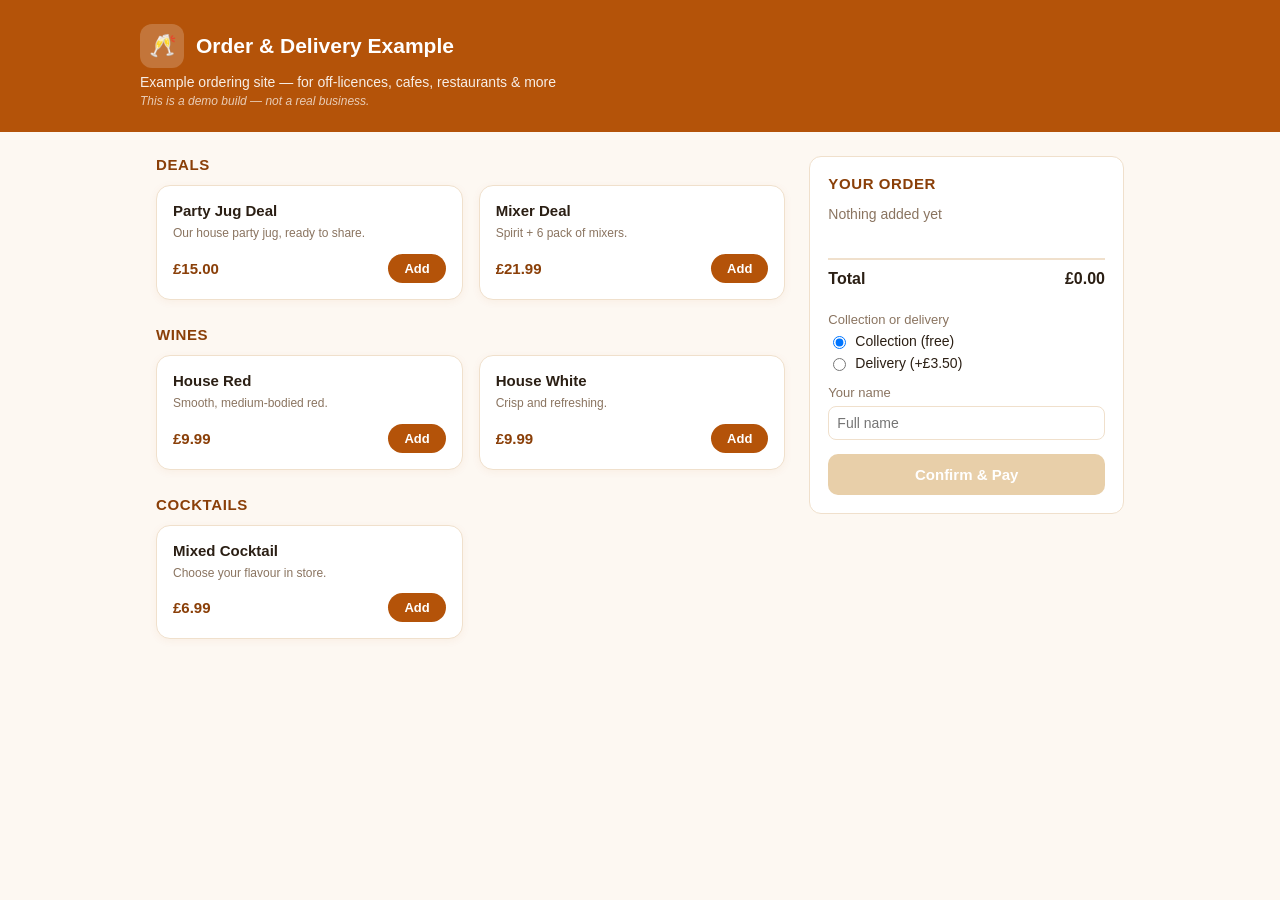
==== index.html @ f903aec9 "Add files via upload" ====
<!DOCTYPE html>
<html lang="en">
<head>
<meta charset="UTF-8">
<meta name="viewport" content="width=device-width, initial-scale=1.0">
<title>Order &amp; Delivery Example | Ordering Demo</title>
<link rel="stylesheet" href="styles.css">
</head>
<body>

  <header class="site-header">
    <div class="header-inner">
      <div class="brand">
        <div class="brand-mark">🥂</div>
        <span class="brand-name">Order &amp; Delivery Example</span>
      </div>
      <p class="tagline">Example ordering site — for off-licences, cafes, restaurants &amp; more</p>
      <p class="hours-line">This is a demo build — not a real business.</p>
    </div>
  </header>

  <main class="page">

    <section class="products-section">
      <h2>Deals</h2>
      <div id="list-deals" class="product-grid"></div>

      <h2 class="section-spacer">Wines</h2>
      <div id="list-wines" class="product-grid"></div>

      <h2 class="section-spacer">Cocktails</h2>
      <div id="list-cocktails" class="product-grid"></div>
    </section>

    <aside class="basket-panel">
      <h2>Your Order</h2>
      <div id="basket-items" class="basket-items">
        <p class="empty-basket">Nothing added yet</p>
      </div>

      <div class="basket-total-row">
        <span>Total</span>
        <span id="basket-total">£0.00</span>
      </div>

      <div class="fulfilment-picker">
        <label>Collection or delivery</label>
        <div class="radio-row">
          <label><input type="radio" name="fulfilment" value="collection" checked> Collection (free)</label>
          <label><input type="radio" name="fulfilment" value="delivery"> Delivery (+£3.50)</label>
        </div>
      </div>

      <div class="slot-picker">
        <label for="customer-name">Your name</label>
        <input type="text" id="customer-name" placeholder="Full name">
      </div>

      <button id="checkout-btn" class="checkout-btn" disabled>Confirm &amp; Pay</button>
    </aside>

  </main>

  <div id="confirmation-overlay" class="overlay hidden">
    <div class="confirmation-box">
      <h3>Order received!</h3>
      <p>This is an example only — no real order has been placed. This shows how a customer's confirmation would look on a live site, including automatic email confirmation and instant owner notification.</p>
      <button id="close-overlay" class="checkout-btn">Close</button>
    </div>
  </div>

  <script src="script.js"></script>
</body>
</html>
---- styles.css ----
:root {
  --brand: #b45309;
  --brand-dark: #8a3f08;
  --accent: #fbbf24;
  --bg: #fdf8f2;
  --card: #ffffff;
  --text: #2b1f14;
  --muted: #8a7460;
  --border: #f0e0cc;
}

* { box-sizing: border-box; }

body {
  margin: 0;
  font-family: -apple-system, "Segoe UI", Roboto, Helvetica, Arial, sans-serif;
  background: var(--bg);
  color: var(--text);
}

.site-header {
  background: var(--brand);
  color: white;
  padding: 24px 20px;
}

.header-inner {
  max-width: 1000px;
  margin: 0 auto;
}

.brand {
  display: flex;
  align-items: center;
  gap: 12px;
}

.brand-mark {
  width: 44px;
  height: 44px;
  border-radius: 12px;
  background: rgba(255,255,255,0.2);
  display: flex;
  align-items: center;
  justify-content: center;
  font-size: 22px;
}

.brand-name {
  font-size: 21px;
  font-weight: 700;
}

.tagline {
  margin: 6px 0 0;
  opacity: 0.9;
  font-size: 14px;
}

.hours-line {
  margin: 4px 0 0;
  opacity: 0.7;
  font-size: 12px;
  font-style: italic;
}

.page {
  max-width: 1000px;
  margin: 0 auto;
  padding: 24px 16px 80px;
  display: grid;
  grid-template-columns: 1fr;
  gap: 24px;
}

@media (min-width: 800px) {
  .page {
    grid-template-columns: 2fr 1fr;
    align-items: flex-start;
  }
}

h2 {
  font-size: 15px;
  text-transform: uppercase;
  letter-spacing: 0.04em;
  color: var(--brand-dark);
  margin: 0 0 12px;
  font-weight: 700;
}

.section-spacer { margin-top: 26px; }

.product-grid {
  display: grid;
  grid-template-columns: repeat(auto-fill, minmax(200px, 1fr));
  gap: 16px;
}

.product-card {
  background: var(--card);
  border: 1px solid var(--border);
  border-radius: 14px;
  padding: 16px;
  display: flex;
  flex-direction: column;
  gap: 6px;
  box-shadow: 0 2px 8px rgba(180, 83, 9, 0.06);
}

.product-name {
  font-weight: 700;
  font-size: 15px;
}

.product-desc {
  font-size: 12px;
  color: var(--muted);
  line-height: 1.4;
  flex-grow: 1;
}

.product-footer {
  display: flex;
  align-items: center;
  justify-content: space-between;
  margin-top: 6px;
}

.product-price {
  font-size: 15px;
  font-weight: 700;
  color: var(--brand-dark);
}

.add-btn {
  background: var(--brand);
  color: white;
  border: none;
  border-radius: 20px;
  padding: 7px 16px;
  font-size: 13px;
  font-weight: 600;
  cursor: pointer;
}

.add-btn:hover { background: var(--brand-dark); }

.basket-panel {
  background: var(--card);
  border: 1px solid var(--border);
  border-radius: 12px;
  padding: 18px;
  position: sticky;
  top: 16px;
  height: fit-content;
}

.basket-items { min-height: 40px; margin-bottom: 12px; }
.empty-basket { color: var(--muted); font-size: 14px; }

.basket-row {
  display: flex;
  justify-content: space-between;
  align-items: center;
  font-size: 14px;
  padding: 6px 0;
  border-bottom: 1px solid var(--border);
}

.basket-row button {
  background: none;
  border: none;
  color: var(--muted);
  cursor: pointer;
  font-size: 13px;
}

.basket-total-row {
  display: flex;
  justify-content: space-between;
  font-weight: 700;
  font-size: 16px;
  padding: 10px 0;
  border-top: 2px solid var(--border);
  margin-top: 6px;
}

.fulfilment-picker {
  margin: 14px 0;
  display: flex;
  flex-direction: column;
  gap: 6px;
}

.fulfilment-picker label { font-size: 13px; color: var(--muted); }

.radio-row {
  display: flex;
  flex-direction: column;
  gap: 6px;
  font-size: 14px;
  color: var(--text);
}

.radio-row label {
  display: flex;
  align-items: center;
  gap: 6px;
  font-size: 14px;
  color: var(--text);
}

.slot-picker {
  margin: 14px 0;
  display: flex;
  flex-direction: column;
  gap: 6px;
}

.slot-picker label { font-size: 13px; color: var(--muted); }

.slot-picker input {
  padding: 8px;
  border-radius: 8px;
  border: 1px solid var(--border);
  font-size: 14px;
}

.checkout-btn {
  width: 100%;
  background: var(--brand);
  color: white;
  border: none;
  border-radius: 10px;
  padding: 12px;
  font-size: 15px;
  font-weight: 600;
  cursor: pointer;
}

.checkout-btn:disabled { background: #e8cfa9; cursor: not-allowed; }
.checkout-btn:not(:disabled):hover { background: var(--brand-dark); }

.overlay {
  position: fixed;
  inset: 0;
  background: rgba(0,0,0,0.5);
  display: flex;
  align-items: center;
  justify-content: center;
  padding: 20px;
}

.overlay.hidden { display: none; }

.confirmation-box {
  background: white;
  border-radius: 14px;
  padding: 24px;
  max-width: 380px;
  text-align: center;
}

.confirmation-box h3 { margin-top: 0; color: var(--brand-dark); }
.confirmation-box p { color: var(--muted); font-size: 14px; line-height: 1.5; }
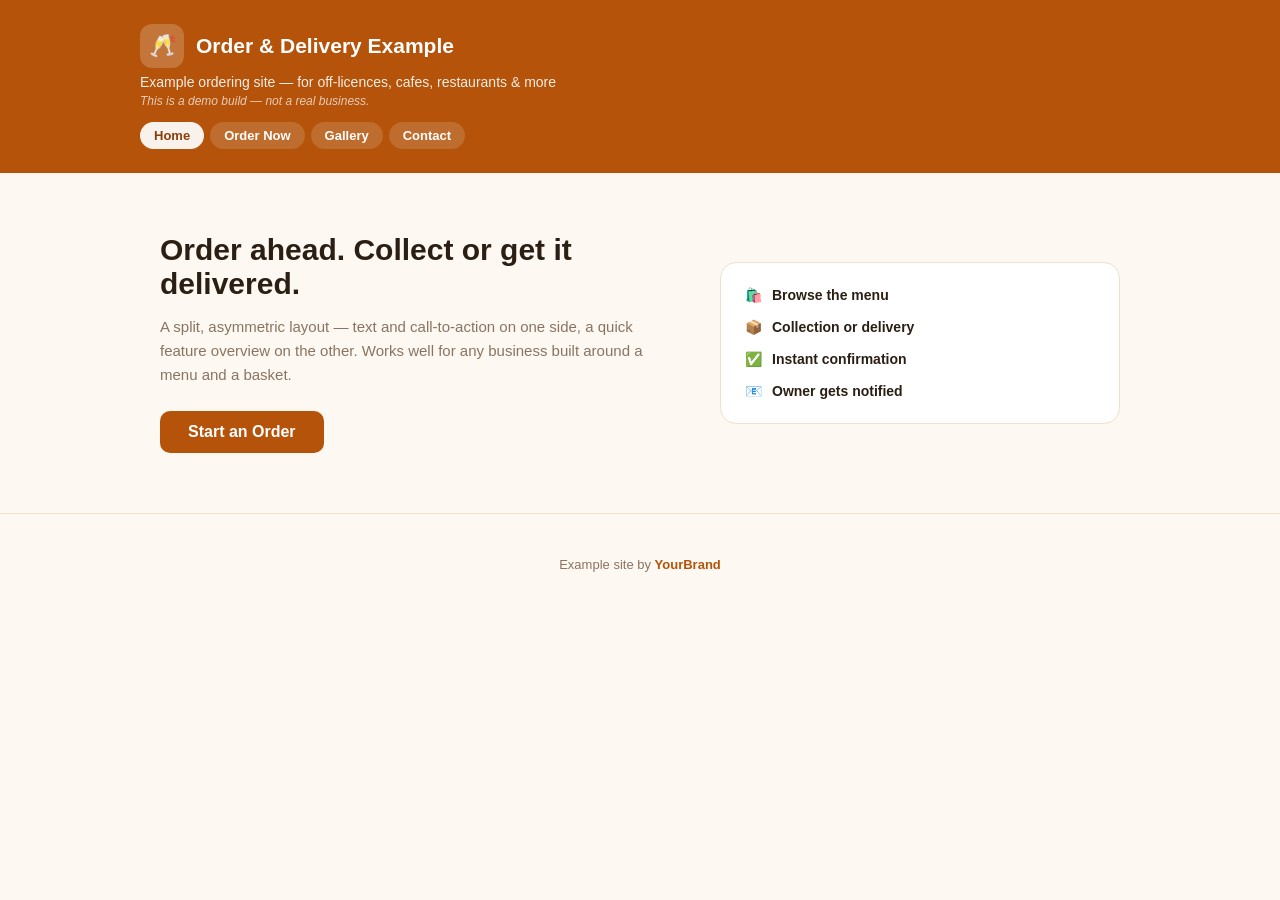
==== commit 20898935: "Add files via upload" ====
--- a/index.html
+++ b/index.html
@@ -3,7 +3,7 @@
 <head>
 <meta charset="UTF-8">
 <meta name="viewport" content="width=device-width, initial-scale=1.0">
-<title>Order &amp; Delivery Example | Ordering Demo</title>
+<title>Order &amp; Delivery Example | Home</title>
 <link rel="stylesheet" href="styles.css">
 </head>
 <body>
@@ -16,59 +16,32 @@
       </div>
       <p class="tagline">Example ordering site — for off-licences, cafes, restaurants &amp; more</p>
       <p class="hours-line">This is a demo build — not a real business.</p>
+      <nav class="site-nav">
+        <a href="index.html" class="active">Home</a>
+        <a href="booking.html">Order Now</a>
+        <a href="gallery.html">Gallery</a>
+        <a href="contact.html">Contact</a>
+      </nav>
     </div>
   </header>
 
-  <main class="page">
-
-    <section class="products-section">
-      <h2>Deals</h2>
-      <div id="list-deals" class="product-grid"></div>
-
-      <h2 class="section-spacer">Wines</h2>
-      <div id="list-wines" class="product-grid"></div>
-
-      <h2 class="section-spacer">Cocktails</h2>
-      <div id="list-cocktails" class="product-grid"></div>
-    </section>
-
-    <aside class="basket-panel">
-      <h2>Your Order</h2>
-      <div id="basket-items" class="basket-items">
-        <p class="empty-basket">Nothing added yet</p>
-      </div>
-
-      <div class="basket-total-row">
-        <span>Total</span>
-        <span id="basket-total">£0.00</span>
-      </div>
-
-      <div class="fulfilment-picker">
-        <label>Collection or delivery</label>
-        <div class="radio-row">
-          <label><input type="radio" name="fulfilment" value="collection" checked> Collection (free)</label>
-          <label><input type="radio" name="fulfilment" value="delivery"> Delivery (+£3.50)</label>
-        </div>
-      </div>
-
-      <div class="slot-picker">
-        <label for="customer-name">Your name</label>
-        <input type="text" id="customer-name" placeholder="Full name">
-      </div>
-
-      <button id="checkout-btn" class="checkout-btn" disabled>Confirm &amp; Pay</button>
-    </aside>
-
+  <main class="hero-split">
+    <div class="hero-split-text">
+      <h1>Order ahead. Collect or get it delivered.</h1>
+      <p>A split, asymmetric layout — text and call-to-action on one side, a quick feature overview on the other. Works well for any business built around a menu and a basket.</p>
+      <a href="booking.html" class="cta-btn">Start an Order</a>
+    </div>
+    <div class="hero-split-panel">
+      <div class="split-feature">🛍️ <span>Browse the menu</span></div>
+      <div class="split-feature">📦 <span>Collection or delivery</span></div>
+      <div class="split-feature">✅ <span>Instant confirmation</span></div>
+      <div class="split-feature">📧 <span>Owner gets notified</span></div>
+    </div>
   </main>
 
-  <div id="confirmation-overlay" class="overlay hidden">
-    <div class="confirmation-box">
-      <h3>Order received!</h3>
-      <p>This is an example only — no real order has been placed. This shows how a customer's confirmation would look on a live site, including automatic email confirmation and instant owner notification.</p>
-      <button id="close-overlay" class="checkout-btn">Close</button>
-    </div>
-  </div>
+  <footer class="site-footer">
+    <p>Example site by <a href="https://yourbrand5241.netlify.app" target="_blank" rel="noopener">YourBrand</a></p>
+  </footer>
 
-  <script src="script.js"></script>
 </body>
 </html>
--- a/styles.css
+++ b/styles.css
@@ -264,3 +264,144 @@
 
 .confirmation-box h3 { margin-top: 0; color: var(--brand-dark); }
 .confirmation-box p { color: var(--muted); font-size: 14px; line-height: 1.5; }
+
+.site-nav {
+  margin-top: 14px;
+  display: flex;
+  gap: 6px;
+  flex-wrap: wrap;
+}
+
+.site-nav a {
+  color: white;
+  text-decoration: none;
+  font-size: 13px;
+  font-weight: 600;
+  padding: 6px 14px;
+  border-radius: 20px;
+  background: rgba(255,255,255,0.15);
+}
+
+.site-nav a.active { background: rgba(255,255,255,0.92); color: var(--brand-dark); }
+
+.hero-split {
+  max-width: 1000px;
+  margin: 0 auto;
+  padding: 60px 20px;
+  display: grid;
+  grid-template-columns: 1.3fr 1fr;
+  gap: 40px;
+  align-items: center;
+}
+
+@media (max-width: 700px) {
+  .hero-split { grid-template-columns: 1fr; }
+}
+
+.hero-split-text h1 { font-size: 30px; margin: 0 0 14px; }
+.hero-split-text p { color: var(--muted); font-size: 15px; line-height: 1.6; margin: 0 0 24px; }
+
+.cta-btn {
+  display: inline-block;
+  background: var(--brand);
+  color: white;
+  text-decoration: none;
+  font-weight: 700;
+  padding: 12px 28px;
+  border-radius: 10px;
+}
+
+.cta-btn:hover { background: var(--brand-dark); }
+
+.hero-split-panel {
+  background: var(--card);
+  border: 1px solid var(--border);
+  border-radius: 16px;
+  padding: 24px;
+  display: flex;
+  flex-direction: column;
+  gap: 16px;
+}
+
+.split-feature {
+  display: flex;
+  align-items: center;
+  gap: 10px;
+  font-size: 14px;
+  font-weight: 600;
+}
+
+.simple-page {
+  max-width: 900px;
+  margin: 0 auto;
+  padding: 40px 20px 60px;
+}
+
+.page-title { font-size: 22px; margin: 0 0 20px; font-weight: 700; color: var(--brand-dark); }
+
+.gallery-scroll {
+  display: flex;
+  gap: 14px;
+  overflow-x: auto;
+  padding-bottom: 10px;
+}
+
+.gallery-tile-wide {
+  flex: 0 0 220px;
+  height: 260px;
+  background: linear-gradient(135deg, #fbe9d3, #f3d3a3);
+  border: 1px dashed var(--border);
+  border-radius: 12px;
+  display: flex;
+  align-items: center;
+  justify-content: center;
+  color: var(--muted);
+  font-size: 13px;
+  text-align: center;
+  padding: 10px;
+}
+
+.page-note {
+  text-align: center;
+  color: var(--muted);
+  font-size: 12px;
+  font-style: italic;
+  margin-top: 20px;
+}
+
+.contact-split {
+  max-width: 900px;
+  margin: 0 auto;
+  padding: 40px 20px 60px;
+  display: grid;
+  grid-template-columns: 1fr 1fr;
+  gap: 30px;
+}
+
+@media (max-width: 700px) {
+  .contact-split { grid-template-columns: 1fr; }
+}
+
+.contact-split-info p { font-size: 15px; margin: 10px 0; }
+
+.contact-split-map {
+  background: linear-gradient(135deg, #fbe9d3, #f3d3a3);
+  border: 1px dashed var(--border);
+  border-radius: 14px;
+  min-height: 200px;
+  display: flex;
+  align-items: center;
+  justify-content: center;
+  color: var(--muted);
+  font-size: 15px;
+}
+
+.site-footer {
+  text-align: center;
+  padding: 30px 20px;
+  color: var(--muted);
+  font-size: 13px;
+  border-top: 1px solid var(--border);
+}
+
+.site-footer a { color: var(--brand); font-weight: 600; text-decoration: none; }
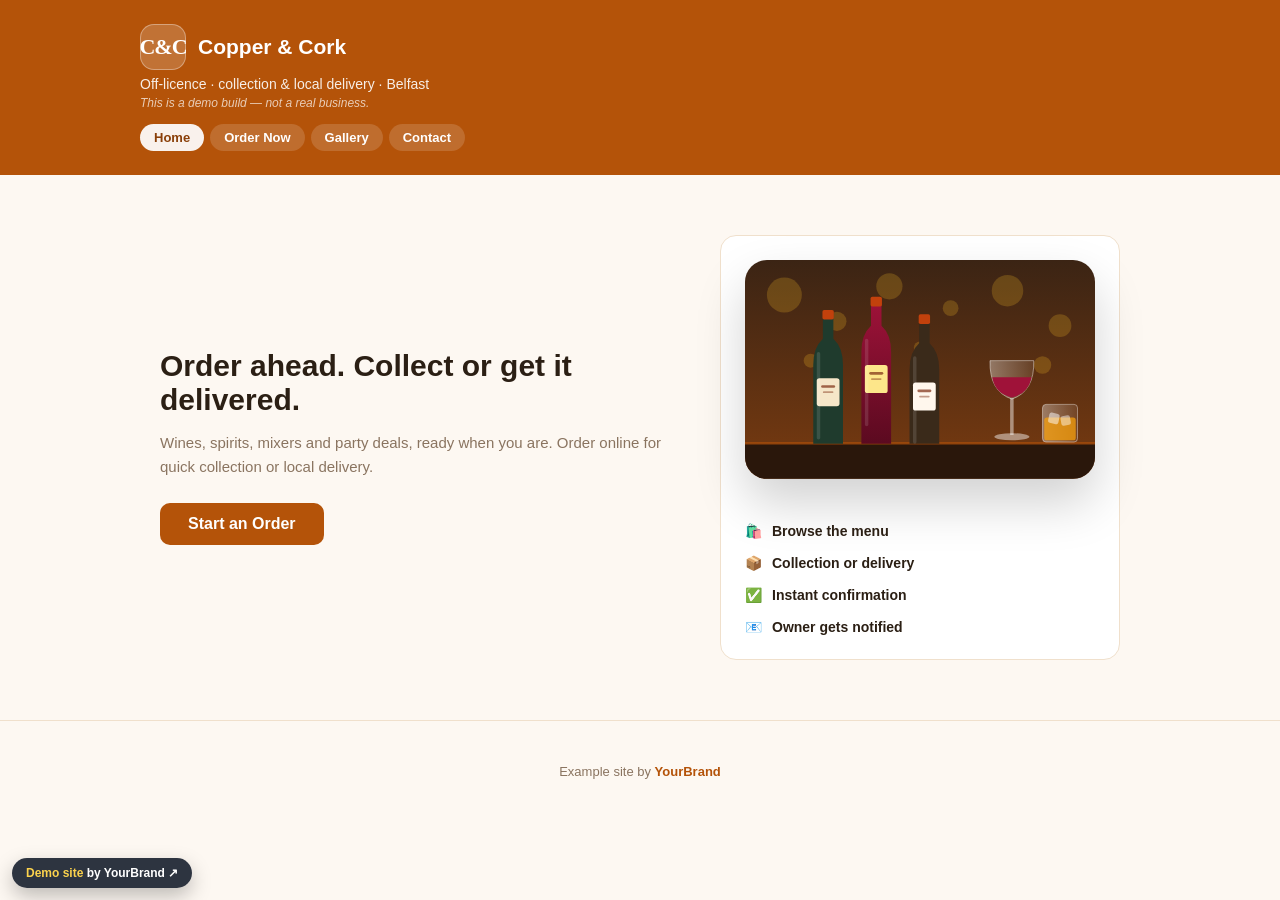
==== commit 9d6fed36: "Add files via upload" ====
--- a/index.html
+++ b/index.html
@@ -3,18 +3,19 @@
 <head>
 <meta charset="UTF-8">
 <meta name="viewport" content="width=device-width, initial-scale=1.0">
-<title>Order &amp; Delivery Example | Home</title>
+<title>Copper &amp; Cork | Home</title>
 <link rel="stylesheet" href="styles.css">
+<link rel="stylesheet" href="enhance.css">
 </head>
-<body>
+<body data-theme="order">
 
   <header class="site-header">
     <div class="header-inner">
       <div class="brand">
-        <div class="brand-mark">🥂</div>
-        <span class="brand-name">Order &amp; Delivery Example</span>
+        <div class="brand-logo" aria-hidden="true">C&amp;C</div>
+        <span class="brand-name">Copper &amp; Cork</span>
       </div>
-      <p class="tagline">Example ordering site — for off-licences, cafes, restaurants &amp; more</p>
+      <p class="tagline">Off-licence · collection &amp; local delivery · Belfast</p>
       <p class="hours-line">This is a demo build — not a real business.</p>
       <nav class="site-nav">
         <a href="index.html" class="active">Home</a>
@@ -28,10 +29,11 @@
   <main class="hero-split">
     <div class="hero-split-text">
       <h1>Order ahead. Collect or get it delivered.</h1>
-      <p>A split, asymmetric layout — text and call-to-action on one side, a quick feature overview on the other. Works well for any business built around a menu and a basket.</p>
+      <p>Wines, spirits, mixers and party deals, ready when you are. Order online for quick collection or local delivery.</p>
       <a href="booking.html" class="cta-btn">Start an Order</a>
     </div>
     <div class="hero-split-panel">
+      <div class="hero-art" data-hero-art></div>
       <div class="split-feature">🛍️ <span>Browse the menu</span></div>
       <div class="split-feature">📦 <span>Collection or delivery</span></div>
       <div class="split-feature">✅ <span>Instant confirmation</span></div>
@@ -43,5 +45,6 @@
     <p>Example site by <a href="https://yourbrand5241.netlify.app" target="_blank" rel="noopener">YourBrand</a></p>
   </footer>
 
+<script src="enhance.js" defer></script>
 </body>
 </html>
--- a/enhance.css
+++ b/enhance.css
@@ -0,0 +1,27 @@
+/* Demo site polish: artwork, product images, logo, demo label */
+.brand-logo { width: 46px; height: 46px; border-radius: 14px; display: flex; align-items: center; justify-content: center; background: rgba(255, 255, 255, .18); border: 1px solid rgba(255, 255, 255, .35); font-weight: 800; font-size: 22px; letter-spacing: -1px; color: #fff; font-family: Georgia, "Times New Roman", serif; }
+
+.hero-art { width: 100%; max-width: 640px; aspect-ratio: 16 / 10; margin: 0 auto 28px; border-radius: 22px; overflow: hidden; box-shadow: 0 24px 50px rgba(0, 0, 0, .18); }
+.hero-art svg { width: 100%; height: 100%; display: block; }
+.hero-art.wide { max-width: 900px; aspect-ratio: 16 / 7; }
+
+.art-tile { position: relative; overflow: hidden; padding: 0 !important; display: block !important; color: #fff !important; }
+.art-tile .art-svg, .art-map svg { position: absolute; inset: 0; width: 100%; height: 100%; display: block; }
+.art-tile:hover .art-svg { transform: scale(1.05); }
+.art-tile .art-svg { transition: transform .6s ease; }
+.art-cap { position: absolute; left: 12px; bottom: 12px; z-index: 2; padding: 6px 12px; border-radius: 20px; background: rgba(0, 0, 0, .55); color: #fff; font-size: 13px; font-weight: 600; backdrop-filter: blur(4px); }
+
+.art-map { position: relative; overflow: hidden; padding: 0 !important; min-height: 240px; }
+.map-card { position: relative; height: 240px; border-radius: 18px; overflow: hidden; margin-top: 22px; border: 1px solid var(--border, #ddd); }
+
+.prod-img { position: relative; height: 120px; margin: -1px -1px 14px; border-radius: 14px; overflow: hidden; }
+.prod-img .art-svg { position: absolute; inset: 0; width: 100%; height: 100%; display: block; transition: transform .5s ease; }
+.product-card:hover .prod-img .art-svg { transform: scale(1.06); }
+.prod-ic { position: absolute; right: 12px; bottom: 10px; width: 50px; height: 50px; border-radius: 14px; background: rgba(255, 255, 255, .92); display: flex; align-items: center; justify-content: center; font-size: 26px; box-shadow: 0 6px 16px rgba(0, 0, 0, .2); }
+
+.demo-ribbon { position: fixed; left: 12px; bottom: 12px; z-index: 999; padding: 8px 14px; border-radius: 30px; background: rgba(17, 24, 39, .88); color: #fff !important; font: 600 12px/1.2 -apple-system, "Segoe UI", Roboto, sans-serif; text-decoration: none; box-shadow: 0 8px 20px rgba(0, 0, 0, .25); }
+.demo-ribbon b { color: #fcd34d; }
+
+.rv { opacity: 0; transform: translateY(18px); transition: opacity .55s ease, transform .55s ease; }
+.rv.in { opacity: 1; transform: none; }
+@media (prefers-reduced-motion: reduce) { .rv { opacity: 1; transform: none; transition: none; } .art-tile .art-svg, .prod-img .art-svg { transition: none; } }
